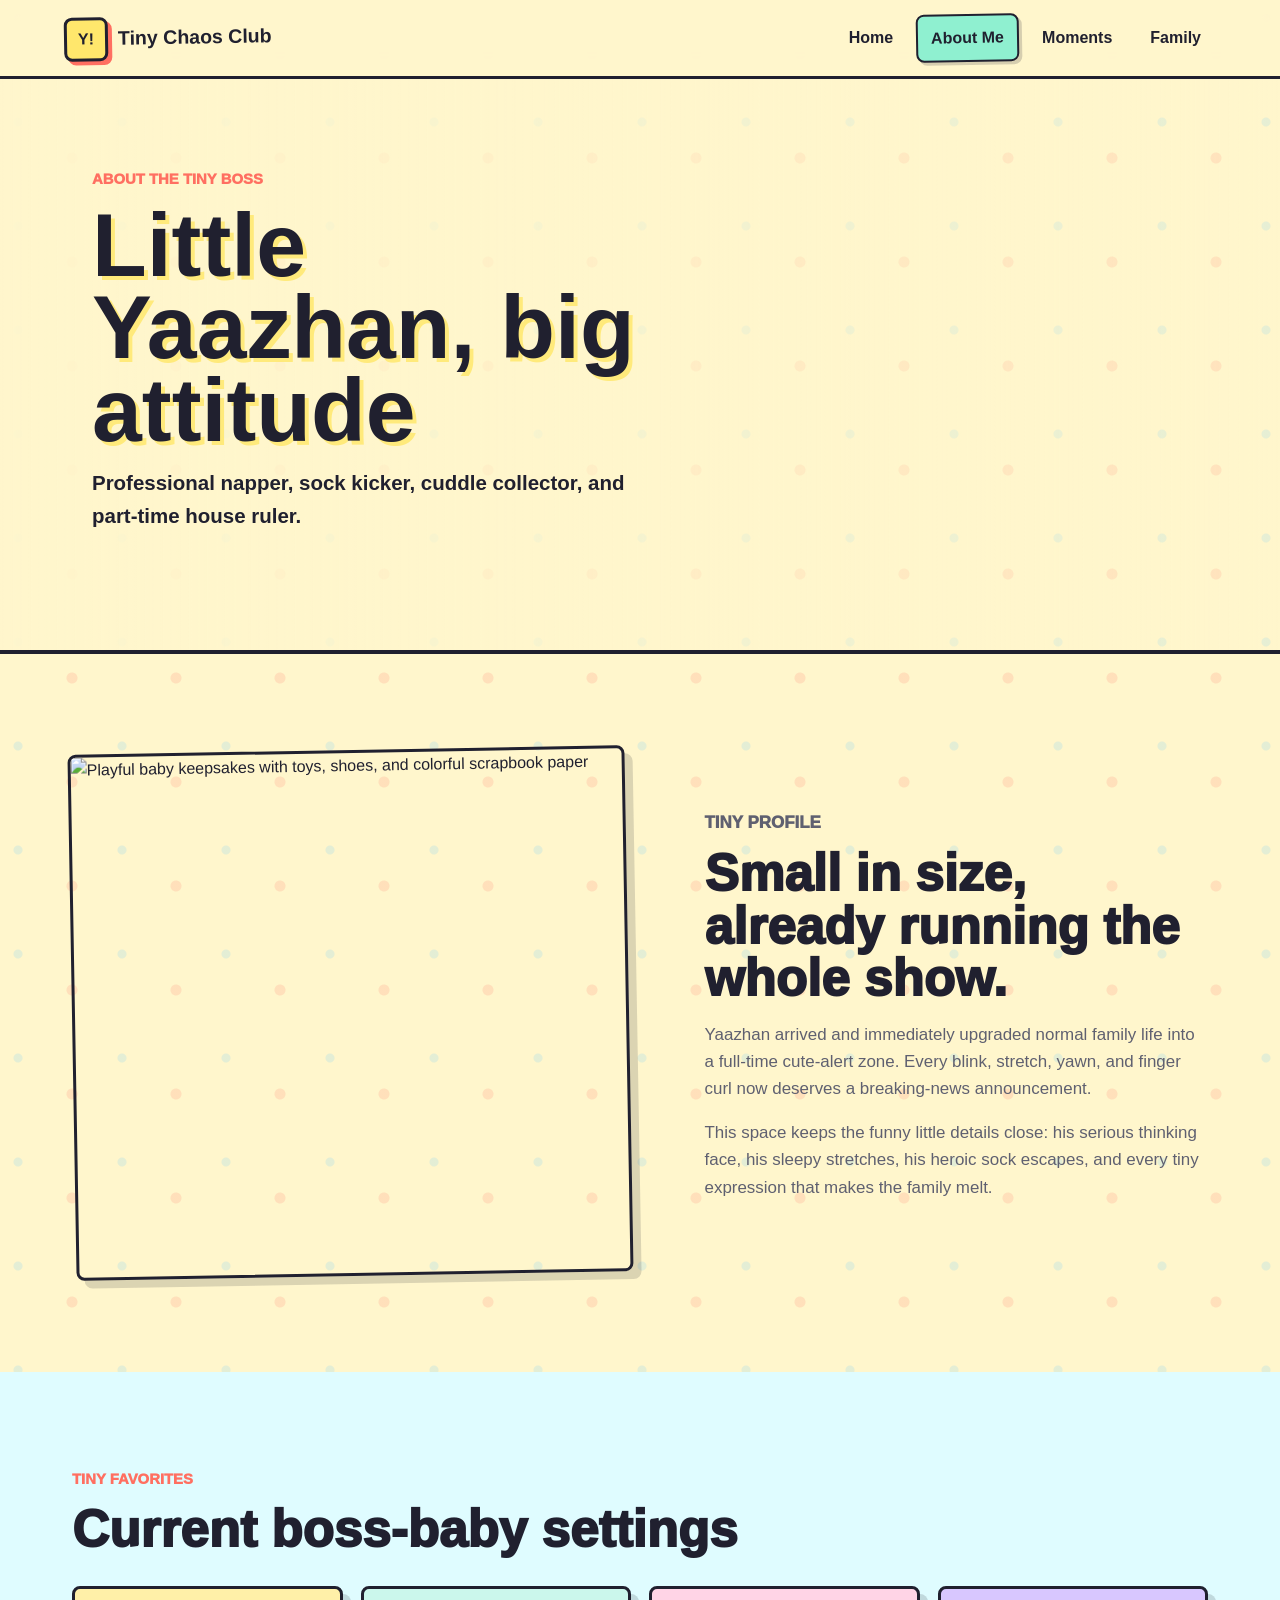
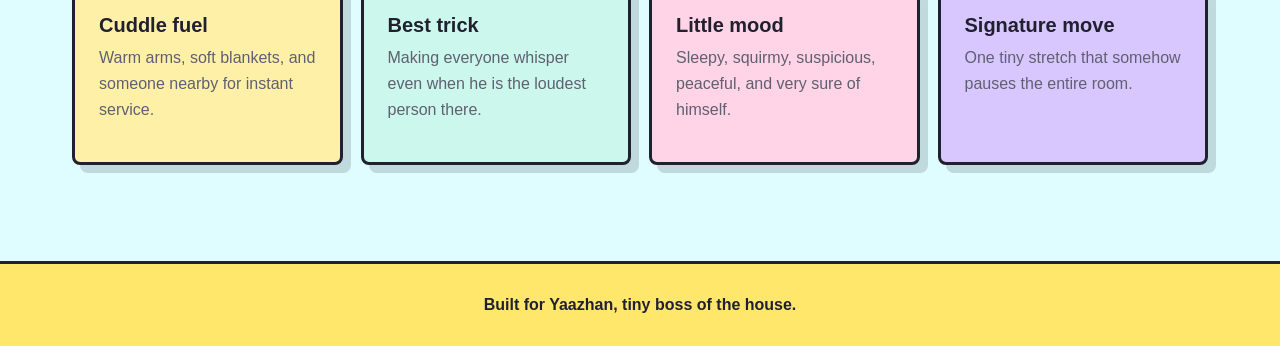
==== about.html @ 49da0b35 "Add files via upload" ====
<!DOCTYPE html>
<html lang="en">
<head>
  <meta charset="UTF-8">
  <meta name="viewport" content="width=device-width, initial-scale=1.0">
  <title>About Me | Yaazhan</title>
  <meta name="description" content="About baby Yaazhan, his tiny personality, cute moods, and playful little chaos.">
  <link rel="stylesheet" href="styles.css">
</head>
<body>
  <header class="site-header">
    <a class="brand" href="index.html" aria-label="Yaazhan home">
      <span class="brand-mark">Y!</span>
      <span class="brand-name">Tiny Chaos Club</span>
    </a>
    <button class="menu-toggle" type="button" aria-expanded="false" aria-controls="site-nav">
      <span></span>
      <span></span>
      <span></span>
      <span class="visually-hidden">Menu</span>
    </button>
    <nav class="site-nav" id="site-nav" aria-label="Main navigation">
      <a href="index.html">Home</a>
      <a class="active" href="about.html">About Me</a>
      <a href="moments.html">Moments</a>
      <a href="family.html">Family</a>
    </nav>
  </header>

  <main>
    <section class="page-hero">
      <div class="hero-copy compact">
        <p class="eyebrow">About the tiny boss</p>
        <h1>Little Yaazhan, big attitude</h1>
        <p class="hero-text">Professional napper, sock kicker, cuddle collector, and part-time house ruler.</p>
      </div>
    </section>

    <section class="section">
      <div class="section-inner about-layout">
        <div class="portrait-panel">
          <img src="assets/hero-yaazhan-playful.png" alt="Playful baby keepsakes with toys, shoes, and colorful scrapbook paper">
        </div>
        <div class="about-copy">
          <p class="eyebrow">Tiny profile</p>
          <h2>Small in size, already running the whole show.</h2>
          <p>Yaazhan arrived and immediately upgraded normal family life into a full-time cute-alert zone. Every blink, stretch, yawn, and finger curl now deserves a breaking-news announcement.</p>
          <p>This space keeps the funny little details close: his serious thinking face, his sleepy stretches, his heroic sock escapes, and every tiny expression that makes the family melt.</p>
        </div>
      </div>
    </section>

    <section class="section soft-band">
      <div class="section-inner">
        <div class="section-heading">
          <p class="eyebrow">Tiny favorites</p>
          <h2>Current boss-baby settings</h2>
        </div>
        <div class="detail-grid">
          <article class="detail-card">
            <h3>Cuddle fuel</h3>
            <p>Warm arms, soft blankets, and someone nearby for instant service.</p>
          </article>
          <article class="detail-card">
            <h3>Best trick</h3>
            <p>Making everyone whisper even when he is the loudest person there.</p>
          </article>
          <article class="detail-card">
            <h3>Little mood</h3>
            <p>Sleepy, squirmy, suspicious, peaceful, and very sure of himself.</p>
          </article>
          <article class="detail-card">
            <h3>Signature move</h3>
            <p>One tiny stretch that somehow pauses the entire room.</p>
          </article>
        </div>
      </div>
    </section>
  </main>

  <footer class="site-footer">
    <p>Built for Yaazhan, tiny boss of the house.</p>
  </footer>

  <script src="script.js"></script>
</body>
</html>
---- styles.css ----
:root {
  --ink: #20202f;
  --muted: #5f6070;
  --paper: #fff6cc;
  --white: #ffffff;
  --line: #20202f;
  --mint: #8ff0d0;
  --coral: #ff6f61;
  --lemon: #ffe76c;
  --sky: #67c7ff;
  --violet: #b789ff;
  --bubble: #ff98c8;
  --gold: #f0a500;
  --shadow: 8px 8px 0 rgba(32, 32, 47, 0.16);
}

* {
  box-sizing: border-box;
}

html {
  scroll-behavior: smooth;
}

body {
  margin: 0;
  font-family: "Trebuchet MS", "Comic Sans MS", "Avenir Next", "Segoe UI", sans-serif;
  color: var(--ink);
  background:
    radial-gradient(circle at 18px 18px, rgba(103, 199, 255, 0.18) 0 4px, transparent 5px),
    radial-gradient(circle at 72px 54px, rgba(255, 111, 97, 0.16) 0 5px, transparent 6px),
    var(--paper);
  background-size: 104px 104px;
  line-height: 1.6;
  letter-spacing: 0;
}

img {
  display: block;
  max-width: 100%;
}

a {
  color: inherit;
}

.visually-hidden {
  position: absolute;
  width: 1px;
  height: 1px;
  padding: 0;
  margin: -1px;
  overflow: hidden;
  clip: rect(0 0 0 0);
  white-space: nowrap;
  border: 0;
}

.site-header {
  position: sticky;
  top: 0;
  z-index: 20;
  display: flex;
  align-items: center;
  justify-content: space-between;
  gap: 24px;
  min-height: 72px;
  padding: 14px clamp(18px, 5vw, 64px);
  background: rgba(255, 246, 204, 0.92);
  border-bottom: 3px solid var(--ink);
  backdrop-filter: blur(18px);
}

.brand {
  display: inline-flex;
  align-items: center;
  gap: 10px;
  text-decoration: none;
  font-weight: 800;
  transform: rotate(-1deg);
}

.brand-mark {
  display: grid;
  width: 44px;
  height: 44px;
  place-items: center;
  color: var(--ink);
  background: var(--lemon);
  border: 3px solid var(--ink);
  border-radius: 8px;
  box-shadow: 4px 4px 0 var(--coral);
}

.brand-name {
  font-size: clamp(1rem, 2.8vw, 1.22rem);
  color: var(--ink);
}

.site-nav {
  display: flex;
  align-items: center;
  gap: 8px;
}

.site-nav a {
  padding: 9px 13px;
  border-radius: 8px;
  color: var(--ink);
  font-weight: 900;
  text-decoration: none;
  border: 2px solid transparent;
}

.site-nav a:hover,
.site-nav a.active {
  color: var(--ink);
  background: var(--mint);
  border-color: var(--ink);
  box-shadow: 3px 3px 0 rgba(32, 32, 47, 0.18);
  transform: rotate(-1deg);
}

.menu-toggle {
  display: none;
  width: 42px;
  height: 42px;
  border: 3px solid var(--ink);
  border-radius: 8px;
  background: var(--lemon);
  box-shadow: 4px 4px 0 rgba(32, 32, 47, 0.16);
}

.menu-toggle span:not(.visually-hidden) {
  display: block;
  width: 18px;
  height: 2px;
  margin: 4px auto;
  background: var(--ink);
  border-radius: 2px;
}

.hero,
.page-hero {
  position: relative;
  display: flex;
  align-items: center;
  min-height: clamp(480px, calc(100svh - 112px), 660px);
  padding: clamp(48px, 7vw, 96px) clamp(20px, 8vw, 92px);
  overflow: hidden;
  color: var(--ink);
  background-image:
    linear-gradient(90deg, rgba(255, 246, 204, 0.94) 0%, rgba(255, 246, 204, 0.7) 42%, rgba(255, 246, 204, 0.1) 100%),
    url("assets/hero-yaazhan-playful.png");
  background-position: center;
  background-size: cover;
  border-bottom: 4px solid var(--ink);
}

.home-hero {
  justify-content: flex-end;
  background-image:
    linear-gradient(270deg, rgba(255, 246, 204, 0.96) 0%, rgba(255, 246, 204, 0.74) 46%, rgba(255, 246, 204, 0.08) 100%),
    url("assets/hero-yaazhan-playful.png");
}

.page-hero {
  min-height: 360px;
}

.hero-copy {
  position: relative;
  z-index: 1;
  width: min(700px, 100%);
}

.hero-copy.compact {
  width: min(760px, 100%);
}

.eyebrow {
  margin: 0 0 12px;
  color: var(--coral);
  font-size: 0.93rem;
  font-weight: 950;
  text-transform: uppercase;
}

.hero .eyebrow,
.page-hero .eyebrow {
  color: var(--coral);
}

h1,
h2,
h3,
p {
  margin-top: 0;
}

h1 {
  margin-bottom: 16px;
  font-size: clamp(3.1rem, 8vw, 6.9rem);
  line-height: 0.92;
  font-weight: 900;
  max-width: 10ch;
  text-shadow: 4px 4px 0 rgba(255, 231, 108, 0.85);
}

.page-hero h1 {
  font-size: clamp(2.6rem, 7vw, 5.8rem);
  max-width: 11ch;
}

h2 {
  margin-bottom: 16px;
  font-size: clamp(1.9rem, 4vw, 3.35rem);
  line-height: 1.02;
  font-weight: 950;
}

h3 {
  margin-bottom: 8px;
  font-size: 1.25rem;
  line-height: 1.2;
}

.hero-text {
  width: min(570px, 100%);
  margin-bottom: 28px;
  color: var(--ink);
  font-size: clamp(1.06rem, 2vw, 1.28rem);
  font-weight: 800;
}

.hero-actions {
  display: flex;
  flex-wrap: wrap;
  gap: 12px;
}

.button {
  display: inline-flex;
  align-items: center;
  justify-content: center;
  gap: 8px;
  min-height: 46px;
  padding: 11px 18px;
  border: 3px solid var(--ink);
  border-radius: 8px;
  font-weight: 950;
  text-decoration: none;
  box-shadow: 5px 5px 0 rgba(32, 32, 47, 0.2);
  transition: transform 160ms ease, box-shadow 160ms ease;
}

.button:hover {
  box-shadow: 2px 2px 0 rgba(32, 32, 47, 0.22);
  transform: translate(3px, 3px) rotate(-1deg);
}

.button.primary {
  color: var(--ink);
  background: var(--coral);
}

.button.secondary {
  color: var(--ink);
  background: var(--sky);
}

.section {
  padding: clamp(54px, 8vw, 96px) clamp(20px, 6vw, 72px);
}

.section-inner {
  width: min(1160px, 100%);
  margin: 0 auto;
}

.split,
.about-layout,
.family-layout {
  display: grid;
  grid-template-columns: minmax(0, 1.05fr) minmax(300px, 0.95fr);
  gap: clamp(28px, 6vw, 76px);
  align-items: center;
}

.split p:last-child,
.about-copy p,
.family-layout p {
  color: var(--muted);
  font-size: 1.06rem;
}

.intro-band {
  background:
    linear-gradient(135deg, rgba(255, 152, 200, 0.24) 0 25%, transparent 25% 50%, rgba(143, 240, 208, 0.24) 50% 75%, transparent 75%),
    var(--white);
  background-size: 58px 58px;
}

.soft-band {
  background: #dffcff;
}

.color-band {
  background:
    radial-gradient(circle at 14% 20%, rgba(255, 152, 200, 0.34) 0 11%, transparent 12%),
    radial-gradient(circle at 88% 72%, rgba(103, 199, 255, 0.3) 0 14%, transparent 15%),
    linear-gradient(135deg, #ffe76c 0%, #8ff0d0 46%, #b789ff 100%);
}

.section-heading {
  width: min(760px, 100%);
  margin-bottom: 30px;
}

.card-grid {
  display: grid;
  gap: 20px;
}

.card-grid.three {
  grid-template-columns: repeat(3, minmax(0, 1fr));
}

.moment-card,
.detail-card,
.gallery-card,
.family-card,
.keepsake {
  overflow: hidden;
  background: var(--white);
  border: 3px solid var(--ink);
  border-radius: 8px;
  box-shadow: var(--shadow);
  transition: transform 160ms ease, box-shadow 160ms ease;
}

.moment-card:nth-child(odd),
.gallery-card:nth-child(odd),
.family-card:nth-child(odd),
.keepsake:nth-child(odd) {
  transform: rotate(-1.1deg);
}

.moment-card:nth-child(even),
.gallery-card:nth-child(even),
.family-card:nth-child(even),
.keepsake:nth-child(even) {
  transform: rotate(1deg);
}

.moment-card:hover,
.gallery-card:hover,
.detail-card:hover,
.family-card:hover,
.keepsake:hover {
  box-shadow: 4px 4px 0 rgba(32, 32, 47, 0.18);
  transform: translate(4px, 4px) rotate(0deg);
}

.moment-card img {
  width: 100%;
  height: 250px;
  object-fit: cover;
}

.crop-left {
  object-position: left center;
}

.crop-right {
  object-position: right center;
}

.card-body,
.gallery-card div {
  padding: 22px;
}

.date-label {
  margin-bottom: 8px;
  color: var(--coral);
  font-size: 0.92rem;
  font-weight: 950;
  text-transform: uppercase;
}

.card-body p:last-child,
.gallery-card p:last-child,
.detail-card p,
.family-card p,
.keepsake p {
  color: var(--muted);
}

.keepsake-row {
  display: grid;
  grid-template-columns: repeat(3, minmax(0, 1fr));
  gap: 18px;
}

.keepsake {
  padding: 26px;
}

.keepsake span,
.family-card span {
  display: inline-grid;
  width: 40px;
  height: 40px;
  margin-bottom: 18px;
  place-items: center;
  color: var(--ink);
  background: var(--lemon);
  border: 3px solid var(--ink);
  border-radius: 8px;
  font-weight: 900;
  box-shadow: 4px 4px 0 var(--bubble);
}

.portrait-panel,
.family-photo {
  overflow: hidden;
  border-radius: 8px;
  box-shadow: var(--shadow);
  border: 3px solid var(--ink);
  transform: rotate(-1deg);
}

.portrait-panel img,
.family-photo img {
  width: 100%;
  height: min(520px, 70vw);
  object-fit: cover;
}

.portrait-panel img {
  object-position: left center;
}

.detail-grid,
.family-grid {
  display: grid;
  grid-template-columns: repeat(4, minmax(0, 1fr));
  gap: 18px;
}

.detail-card,
.family-card {
  padding: 24px;
}

.detail-card:nth-child(1) {
  background: #fff0a8;
}

.detail-card:nth-child(2) {
  background: #cbf7ec;
}

.detail-card:nth-child(3) {
  background: #ffd4e6;
}

.detail-card:nth-child(4) {
  background: #d8c7ff;
}

.moments-gallery {
  display: grid;
  grid-template-columns: repeat(3, minmax(0, 1fr));
  gap: 18px;
}

.gallery-card {
  display: flex;
  flex-direction: column;
}

.gallery-card.feature {
  grid-column: span 2;
  display: grid;
  grid-template-columns: minmax(0, 1fr) minmax(260px, 0.72fr);
}

.gallery-card img {
  width: 100%;
  height: 260px;
  object-fit: cover;
}

.gallery-card.feature img {
  height: 100%;
  min-height: 330px;
}

.site-footer {
  padding: 28px 20px;
  color: var(--ink);
  text-align: center;
  background: var(--lemon);
  border-top: 3px solid var(--ink);
  font-weight: 900;
}

.site-footer p {
  margin: 0;
}

@media (max-width: 920px) {
  .site-header {
    align-items: flex-start;
    min-height: 64px;
  }

  .menu-toggle {
    display: block;
  }

  .site-nav {
    position: absolute;
    top: 64px;
    left: 16px;
    right: 16px;
    display: none;
    flex-direction: column;
    align-items: stretch;
    padding: 10px;
    background: var(--white);
    border: 3px solid var(--ink);
    border-radius: 8px;
    box-shadow: var(--shadow);
  }

  .site-nav.open {
    display: flex;
  }

  .site-nav a {
    padding: 12px 14px;
  }

  .split,
  .about-layout,
  .family-layout,
  .gallery-card.feature {
    grid-template-columns: 1fr;
  }

  .card-grid.three,
  .keepsake-row,
  .detail-grid,
  .family-grid,
  .moments-gallery {
    grid-template-columns: repeat(2, minmax(0, 1fr));
  }

  .gallery-card.feature {
    grid-column: span 1;
  }

  .gallery-card.feature img {
    height: 280px;
    min-height: 0;
  }
}

@media (max-width: 620px) {
  .hero,
  .page-hero {
    min-height: clamp(450px, calc(100svh - 96px), 590px);
    padding: 52px 20px;
    background-position: 36% center;
  }

  .home-hero {
    justify-content: flex-start;
    background-image:
      linear-gradient(90deg, rgba(255, 246, 204, 0.96) 0%, rgba(255, 246, 204, 0.78) 56%, rgba(255, 246, 204, 0.16) 100%),
      url("assets/hero-yaazhan-playful.png");
  }

  h1 {
    font-size: clamp(2.9rem, 17vw, 4.6rem);
    max-width: 8ch;
  }

  .page-hero h1 {
    font-size: clamp(2.35rem, 13vw, 3.7rem);
  }

  .card-grid.three,
  .keepsake-row,
  .detail-grid,
  .family-grid,
  .moments-gallery {
    grid-template-columns: 1fr;
  }

  .moment-card img,
  .gallery-card img,
  .gallery-card.feature img {
    height: 230px;
  }

  .button {
    width: 100%;
  }
}
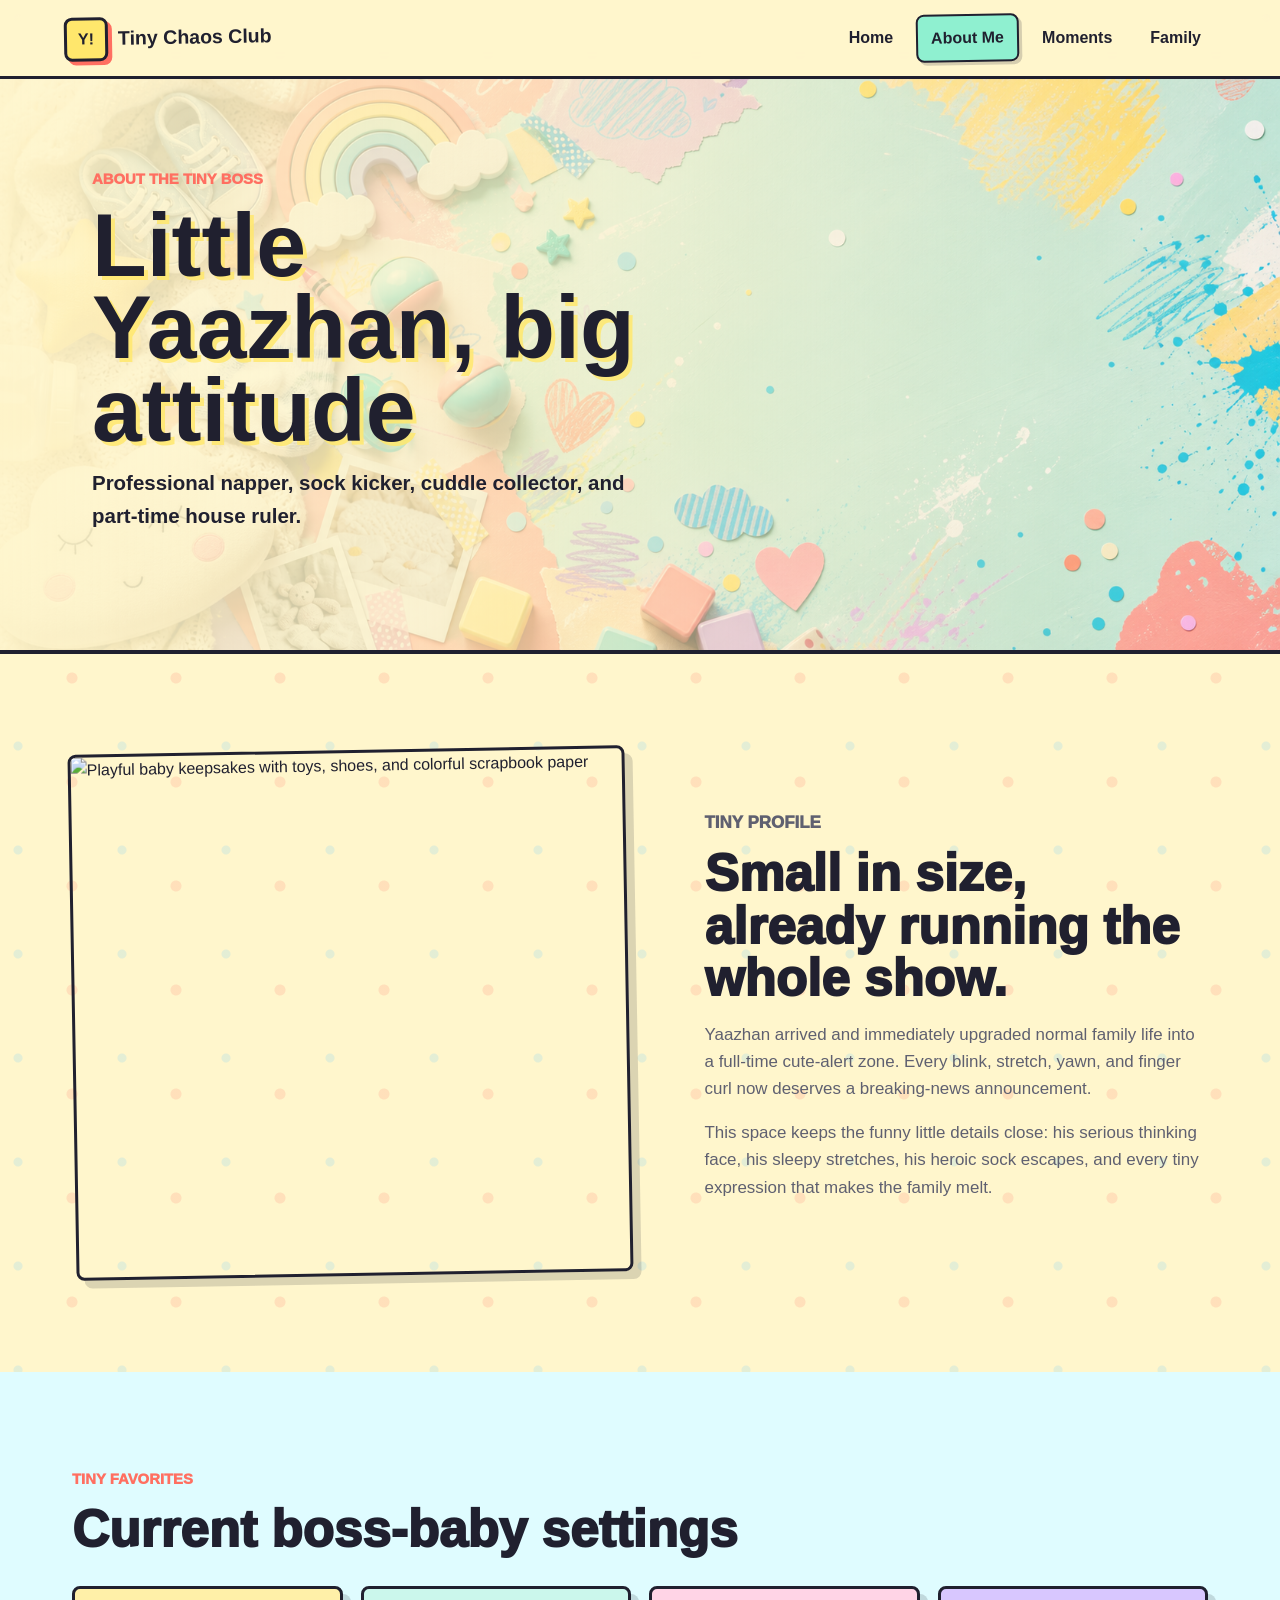
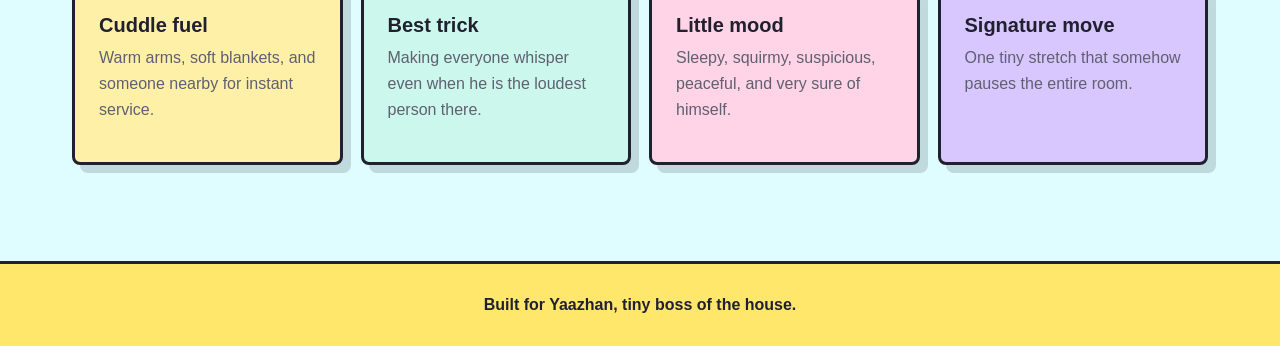
==== commit 6dba6c43: "Update about.html" ====
--- a/about.html
+++ b/about.html
@@ -39,7 +39,7 @@
     <section class="section">
       <div class="section-inner about-layout">
         <div class="portrait-panel">
-          <img src="assets/hero-yaazhan-playful.png" alt="Playful baby keepsakes with toys, shoes, and colorful scrapbook paper">
+          <img src="assets/image4.png" alt="Playful baby keepsakes with toys, shoes, and colorful scrapbook paper">
         </div>
         <div class="about-copy">
           <p class="eyebrow">Tiny profile</p>
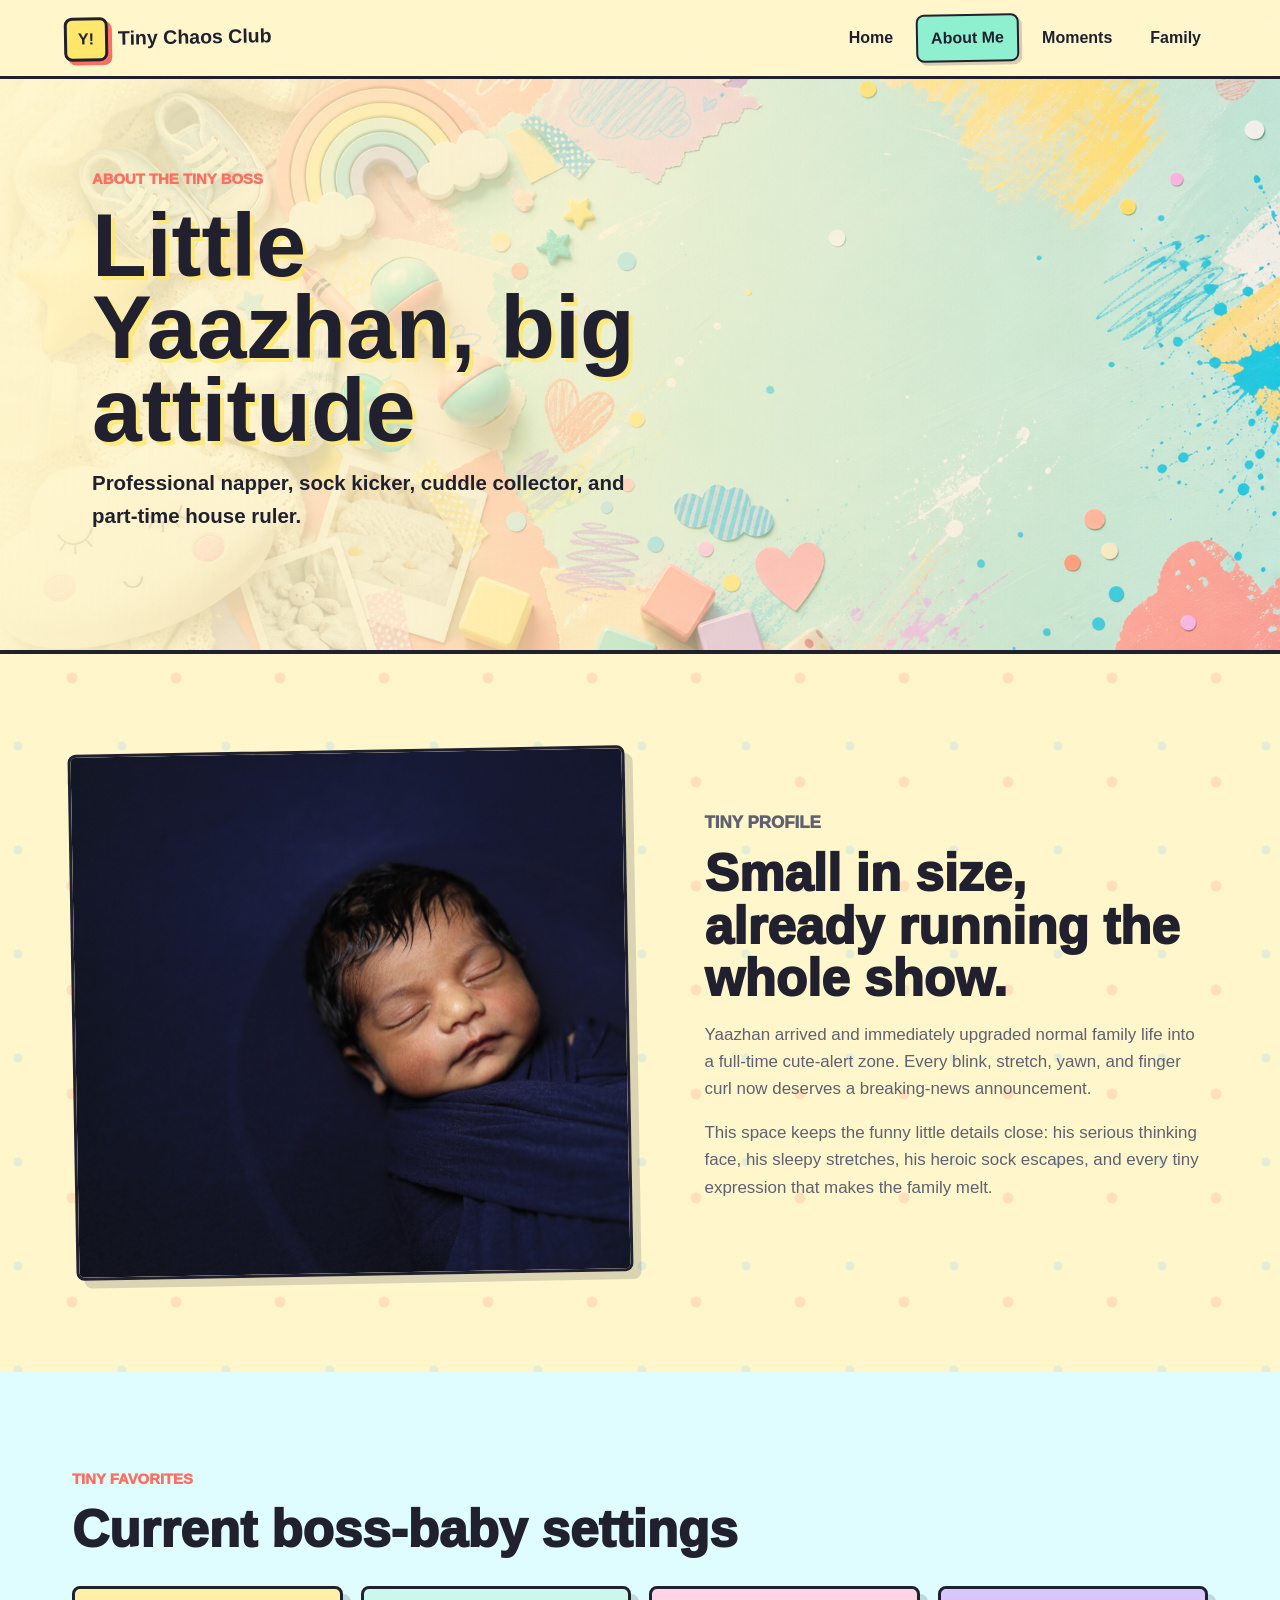
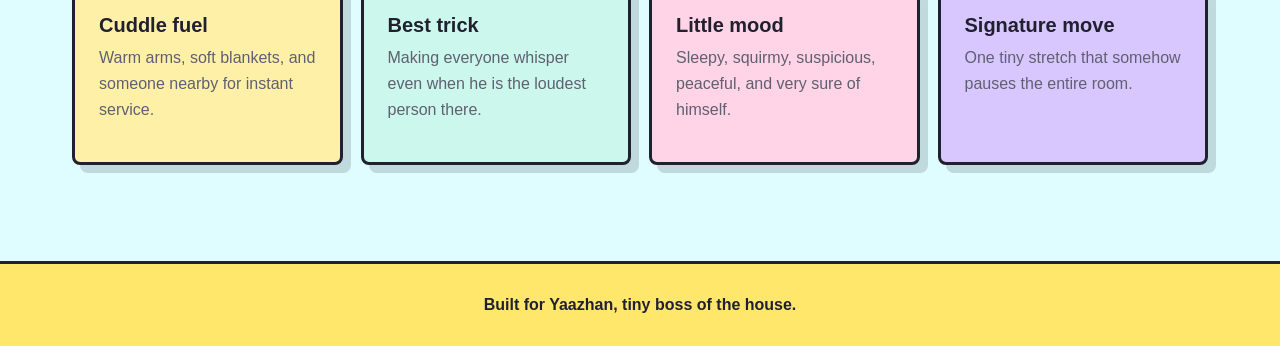
==== commit 8dad395e: "Update about.html" ====
--- a/about.html
+++ b/about.html
@@ -39,7 +39,7 @@
     <section class="section">
       <div class="section-inner about-layout">
         <div class="portrait-panel">
-          <img src="assets/image4.png" alt="Playful baby keepsakes with toys, shoes, and colorful scrapbook paper">
+          <img src="assets/image4.jpeg" alt="Playful baby keepsakes with toys, shoes, and colorful scrapbook paper">
         </div>
         <div class="about-copy">
           <p class="eyebrow">Tiny profile</p>
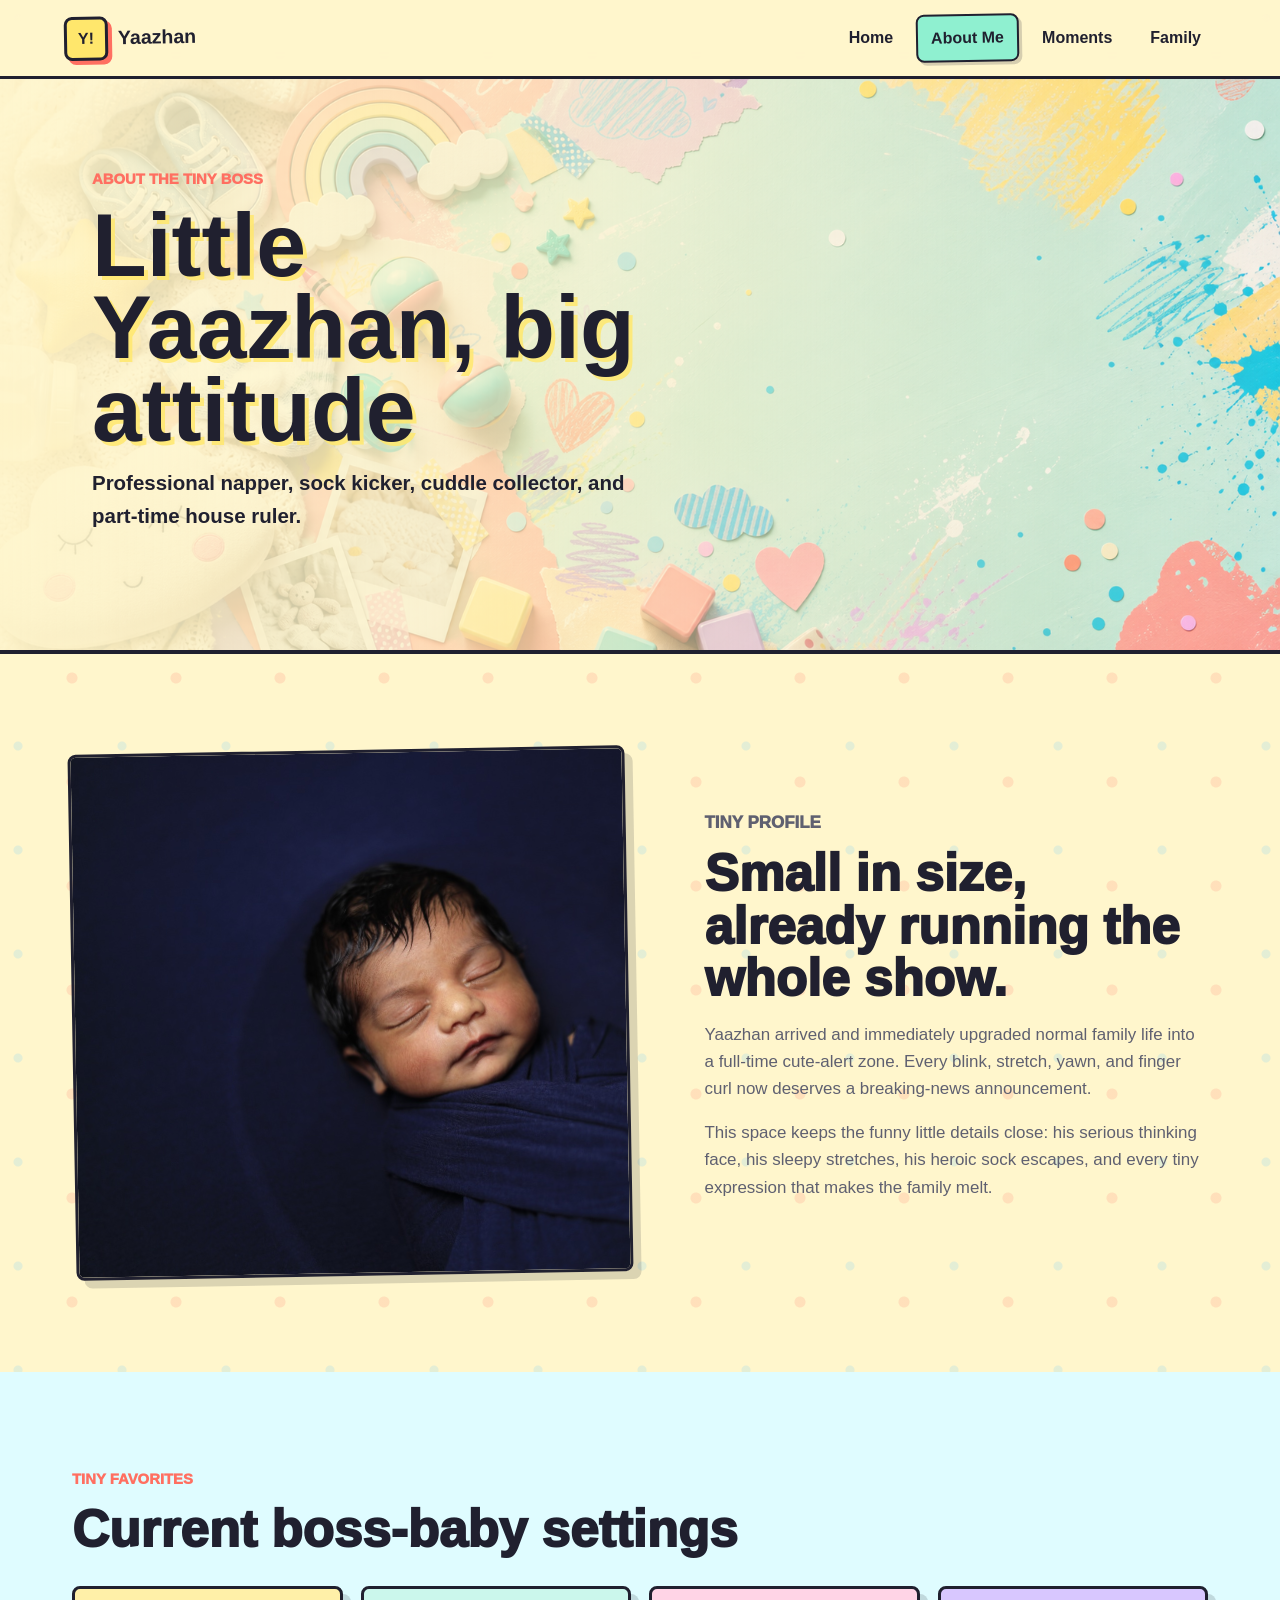
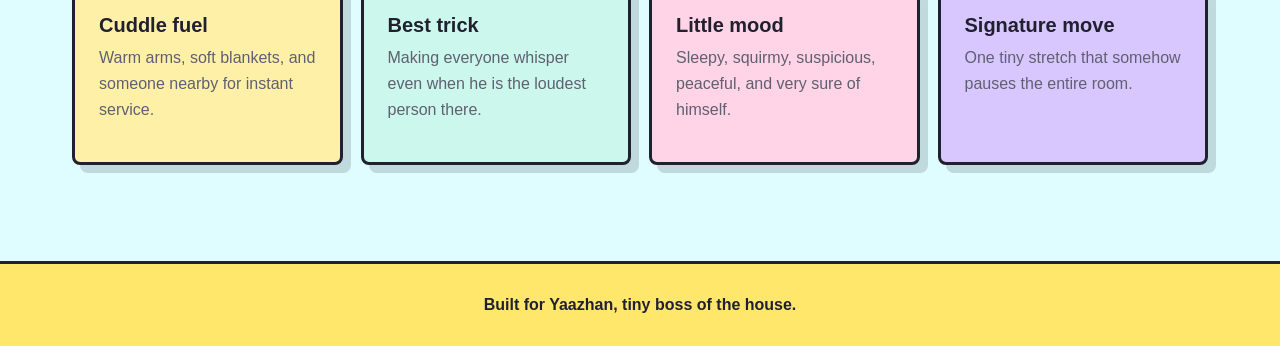
==== commit 64971f10: "Update about.html" ====
--- a/about.html
+++ b/about.html
@@ -11,7 +11,7 @@
   <header class="site-header">
     <a class="brand" href="index.html" aria-label="Yaazhan home">
       <span class="brand-mark">Y!</span>
-      <span class="brand-name">Tiny Chaos Club</span>
+      <span class="brand-name">Yaazhan</span>
     </a>
     <button class="menu-toggle" type="button" aria-expanded="false" aria-controls="site-nav">
       <span></span>
